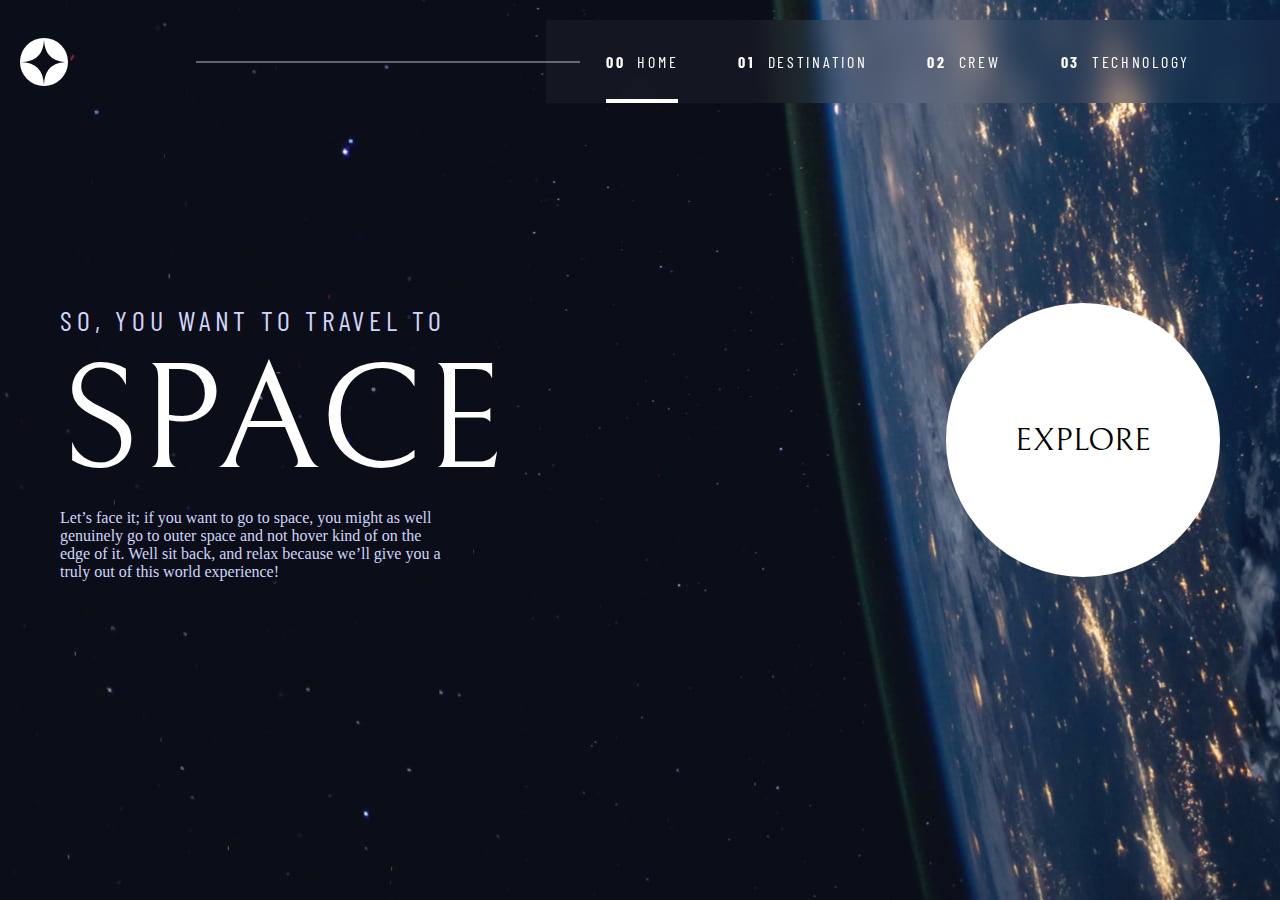
==== index.html @ 03f47275 "First commit" ====
<!DOCTYPE html>
<html lang="en">
  <head>
    <meta charset="UTF-8" />
    <meta http-equiv="X-UA-Compatible" content="IE=edge" />
    <meta name="viewport" content="width=device-width, initial-scale=1.0" />
    <title>Space Tourism</title>
    <link rel="stylesheet" href="css/style.css" />
  </head>
  <body>
    <div class="body-wrapper">
      <header>
        <img src="/assets/shared/logo.svg" alt="" />
        <nav>
          <img
            src="/assets/shared/icon-hamburger.svg"
            alt=""
            class="mob-menu"
            onclick="activeMenu()"
          />
          <ul class="header-menu">
            <li class="font-2-16 cor-p3 active">
              <a href=""><span>00</span>HOME</a>
            </li>
            <li class="font-2-16 cor-p3">
              <a href=""><span>01</span>DESTINATION</a>
            </li>
            <li class="font-2-16 cor-p3">
              <a href=""><span>02</span>CREW</a>
            </li>
            <li class="font-2-16 cor-p3">
              <a href=""><span>03</span>TECHNOLOGY</a>
            </li>
          </ul>
        </nav>
      </header>

      <main class="home">
        <div class="intro">
          <span class="font-2-28-spacing cor-p2">
            SO, YOU WANT TO TRAVEL TO
          </span>
          <h1 class="font-1-150 cor-p3">SPACE</h1>
          <p class="font-2-18 cor-p2">
            Let’s face it; if you want to go to space, you might as well
            genuinely go to outer space and not hover kind of on the edge of it.
            Well sit back, and relax because we’ll give you a truly out of this
            world experience!
          </p>
        </div>
        <a href="" class="font-1-32">EXPLORE</a>
      </main>
    </div>

    <script>
      let counter = 0;
      function activeMenu() {
        const mobMenu = document.querySelector(".header-menu");
        let hamburguer = document.querySelector(".mob-menu");

        console.log(hamburguer);

        if (counter == 0) {
          hamburguer.src = "/assets/shared/icon-close.svg";
          mobMenu.classList.toggle("show");
          counter = 1;
          return
        } else {
          hamburguer.src = "/assets/shared/icon-hamburger.svg";
          mobMenu.classList.toggle("show");
        }
        counter = 0;
      }
    </script>
  </body>
</html>
---- css/style.css ----
@import url('https://fonts.googleapis.com/css2?family=Barlow+Condensed:wght@400;700&family=Bellefair&display=swap');

@import url('./utilidades/componentes.css');
@import url('./header.css');

*,
*::after,
*::before{
  padding: 0;
  margin: 0;
  box-sizing: border-box;
}


body{
  background: url('/assets/home/background-home-desktop.jpg');
  background-size: cover;
  background-repeat: no-repeat;
  overflow-x: hidden;
  height: 100vh;
  width: 100vw;
}

.body-wrapper{
  position: relative;
}

a{
  text-decoration: none;
  color: inherit;
  display: inline-block;
}

main{
  max-width: 1200px;
  margin: 0 auto;
  padding: 20px;
  position: relative;
  bottom: -160px;
  display: flex;
  justify-content: space-between;
}

.intro p{
  max-width: 48ch;
}

.home a{
  width: 274px;
  height: 274px;
  display: grid;
  place-content: center;
  background-color: #Fff;
  border-radius: 50%;
  position: relative;
  right: 0;
  transition: box-shadow .5s;
}

.home a:hover{
  box-shadow: 0 0 0 60px hsla(0, 0%, 100%, .20);
}

@media(max-width:800px){

  body{
    background: url('/assets/home/background-home-tablet.jpg');
  }

  main{
    flex-direction: column;
    align-items: center;
    position: initial;
  }

  .intro{
    display: flex;
    flex-direction: column;
    align-items: center;
    gap: 24px;
    text-align: center;
    margin-bottom: 156px;
  }

  .intro span{
    font-size: 1.25rem;
  }

  .intro p{
    font-size: 1rem;
  }
}

@media(max-width:545px){
  body{
    background: url('/assets/home/background-home-mobile.jpg');
    background-size: cover;
    overflow-x: hidden;
  }

  .intro {
    margin-top: 0;
    margin-bottom: 80px;
  }

  .into span{
    font-size: 1rem;
  }

  .intro h1{
    font-size: 5rem;
   }

   .intro p{
    font-size: .9rem;
    line-height: 1.67;
   }

   .home a{
    width: 150px;
    height: 150px;
    font-size: 1.25rem;
   }
}
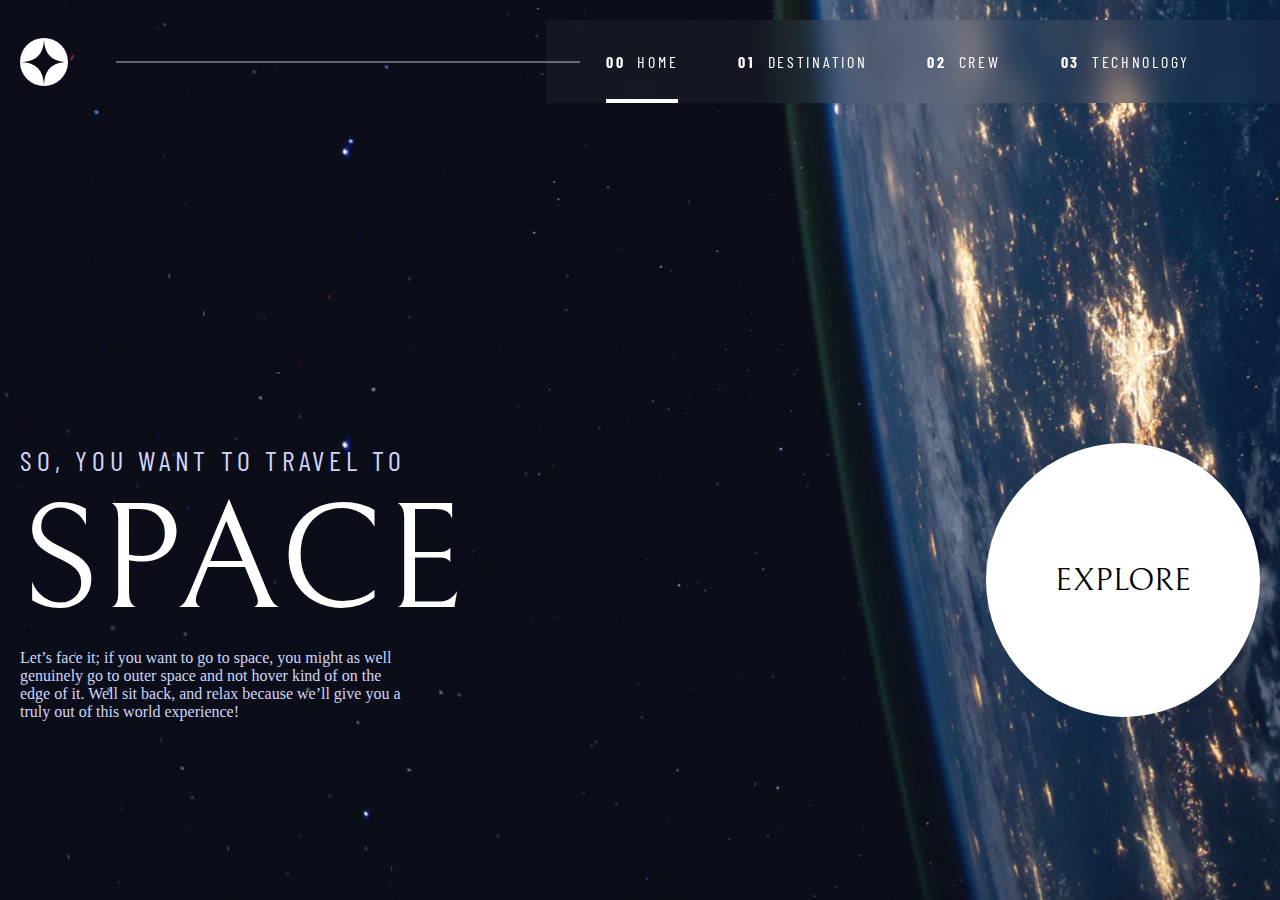
==== commit d1b473c5: "Ajustes no menu e no corpo da home" ====
--- a/index.html
+++ b/index.html
@@ -6,6 +6,8 @@
     <meta name="viewport" content="width=device-width, initial-scale=1.0" />
     <title>Space Tourism</title>
     <link rel="stylesheet" href="css/style.css" />
+    <script src="/js/header.js"></script>
+
   </head>
   <body>
     <div class="body-wrapper">
@@ -51,26 +53,5 @@
         <a href="" class="font-1-32">EXPLORE</a>
       </main>
     </div>
-
-    <script>
-      let counter = 0;
-      function activeMenu() {
-        const mobMenu = document.querySelector(".header-menu");
-        let hamburguer = document.querySelector(".mob-menu");
-
-        console.log(hamburguer);
-
-        if (counter == 0) {
-          hamburguer.src = "/assets/shared/icon-close.svg";
-          mobMenu.classList.toggle("show");
-          counter = 1;
-          return
-        } else {
-          hamburguer.src = "/assets/shared/icon-hamburger.svg";
-          mobMenu.classList.toggle("show");
-        }
-        counter = 0;
-      }
-    </script>
   </body>
 </html>
--- a/css/style.css
+++ b/css/style.css
@@ -32,11 +32,11 @@
 }
 
 main{
-  max-width: 1200px;
+  max-width: 1400px;
   margin: 0 auto;
   padding: 20px;
   position: relative;
-  bottom: -160px;
+  bottom: -300px;
   display: flex;
   justify-content: space-between;
 }
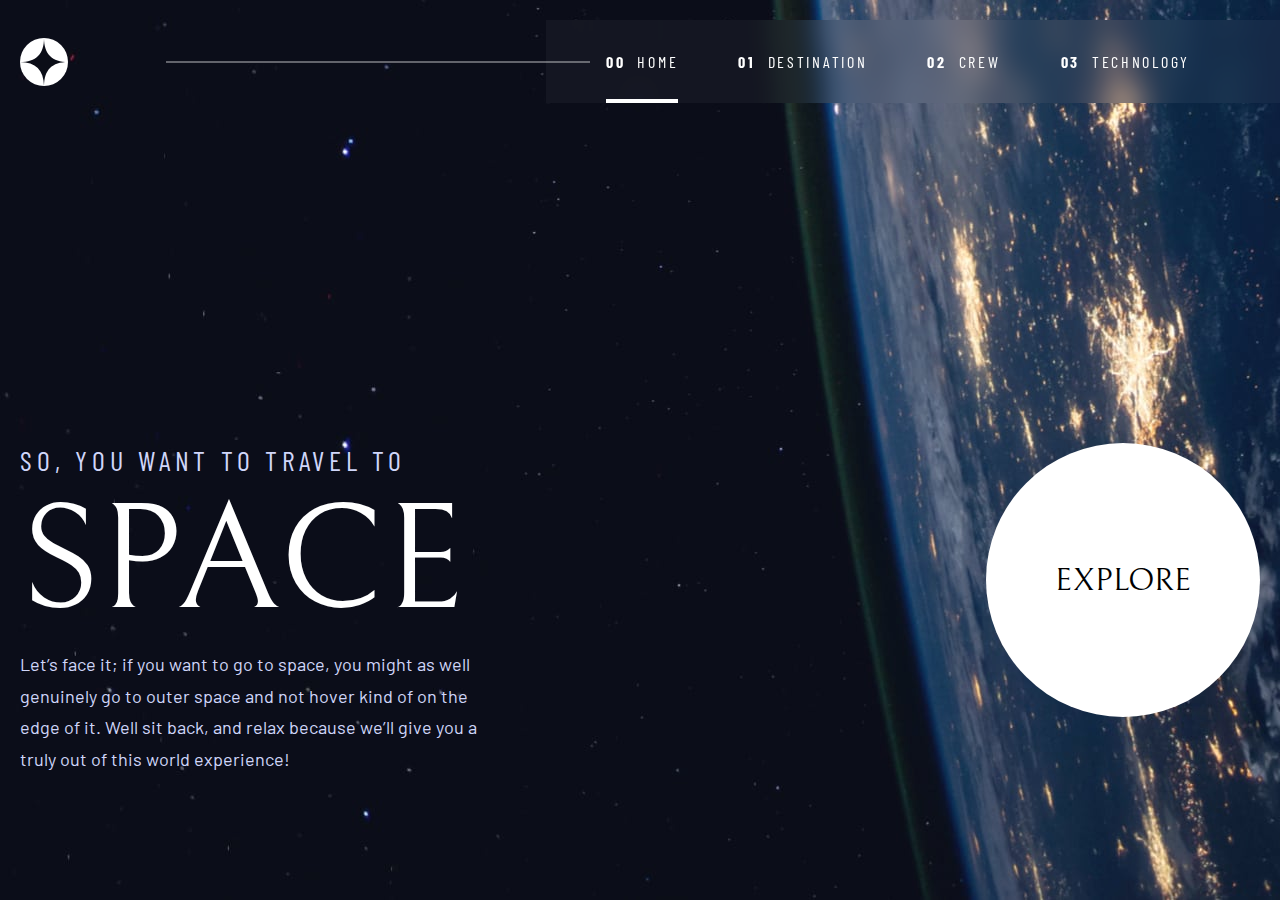
==== commit 7b491121: "Finalizado o corpo e uma parte do css da area do "destination"" ====
--- a/index.html
+++ b/index.html
@@ -9,7 +9,7 @@
     <script src="/js/header.js"></script>
 
   </head>
-  <body>
+  <body class="body-home">
     <div class="body-wrapper">
       <header>
         <img src="/assets/shared/logo.svg" alt="" />
@@ -22,16 +22,16 @@
           />
           <ul class="header-menu">
             <li class="font-2-16 cor-p3 active">
-              <a href=""><span>00</span>HOME</a>
+              <a href="/index.html"><span>00</span>HOME</a>
             </li>
             <li class="font-2-16 cor-p3">
-              <a href=""><span>01</span>DESTINATION</a>
+              <a href="/destination.html"><span>01</span>DESTINATION</a>
             </li>
             <li class="font-2-16 cor-p3">
-              <a href=""><span>02</span>CREW</a>
+              <a href="/crew.html"><span>02</span>CREW</a>
             </li>
             <li class="font-2-16 cor-p3">
-              <a href=""><span>03</span>TECHNOLOGY</a>
+              <a href="/technology.html"><span>03</span>TECHNOLOGY</a>
             </li>
           </ul>
         </nav>
@@ -39,18 +39,18 @@
 
       <main class="home">
         <div class="intro">
-          <span class="font-2-28-spacing cor-p2">
+          <span class="font-2-28 cor-p2">
             SO, YOU WANT TO TRAVEL TO
           </span>
           <h1 class="font-1-150 cor-p3">SPACE</h1>
-          <p class="font-2-18 cor-p2">
+          <p class="p-18 cor-p2">
             Let’s face it; if you want to go to space, you might as well
             genuinely go to outer space and not hover kind of on the edge of it.
             Well sit back, and relax because we’ll give you a truly out of this
             world experience!
           </p>
         </div>
-        <a href="" class="font-1-32">EXPLORE</a>
+        <a href="./destination.html" class="font-1-32">EXPLORE</a>
       </main>
     </div>
   </body>
--- a/css/style.css
+++ b/css/style.css
@@ -1,7 +1,15 @@
-@import url('https://fonts.googleapis.com/css2?family=Barlow+Condensed:wght@400;700&family=Bellefair&display=swap');
-
+@import url('https://fonts.googleapis.com/css2?family=Barlow&family=Barlow+Condensed:wght@400;700&family=Bellefair&display=swap');
+/* Utilitarios */
 @import url('./utilidades/componentes.css');
 @import url('./header.css');
+/* HOME */
+@import url('/css/home/home.css');
+/* Destination */
+@import url("/css/destination/destination.css");
+/* Crew */
+@import url('/css/crew/crew.css');
+/* Technology */
+@import url('/css/technology/technology.css');
 
 *,
 *::after,
@@ -11,18 +19,8 @@
   box-sizing: border-box;
 }
 
-
-body{
-  background: url('/assets/home/background-home-desktop.jpg');
-  background-size: cover;
-  background-repeat: no-repeat;
+html{
   overflow-x: hidden;
-  height: 100vh;
-  width: 100vw;
-}
-
-.body-wrapper{
-  position: relative;
 }
 
 a{
@@ -31,94 +29,10 @@
   display: inline-block;
 }
 
-main{
-  max-width: 1400px;
-  margin: 0 auto;
-  padding: 20px;
-  position: relative;
-  bottom: -300px;
-  display: flex;
-  justify-content: space-between;
+img{
+  max-width: 100%;
 }
 
-.intro p{
-  max-width: 48ch;
-}
-
-.home a{
-  width: 274px;
-  height: 274px;
-  display: grid;
-  place-content: center;
-  background-color: #Fff;
-  border-radius: 50%;
-  position: relative;
-  right: 0;
-  transition: box-shadow .5s;
-}
-
-.home a:hover{
-  box-shadow: 0 0 0 60px hsla(0, 0%, 100%, .20);
-}
-
-@media(max-width:800px){
-
-  body{
-    background: url('/assets/home/background-home-tablet.jpg');
-  }
-
-  main{
-    flex-direction: column;
-    align-items: center;
-    position: initial;
-  }
-
-  .intro{
-    display: flex;
-    flex-direction: column;
-    align-items: center;
-    gap: 24px;
-    text-align: center;
-    margin-bottom: 156px;
-  }
-
-  .intro span{
-    font-size: 1.25rem;
-  }
-
-  .intro p{
-    font-size: 1rem;
-  }
-}
-
-@media(max-width:545px){
-  body{
-    background: url('/assets/home/background-home-mobile.jpg');
-    background-size: cover;
-    overflow-x: hidden;
-  }
-
-  .intro {
-    margin-top: 0;
-    margin-bottom: 80px;
-  }
-
-  .into span{
-    font-size: 1rem;
-  }
-
-  .intro h1{
-    font-size: 5rem;
-   }
-
-   .intro p{
-    font-size: .9rem;
-    line-height: 1.67;
-   }
-
-   .home a{
-    width: 150px;
-    height: 150px;
-    font-size: 1.25rem;
-   }
-}
+ul{
+  list-style: none;
+}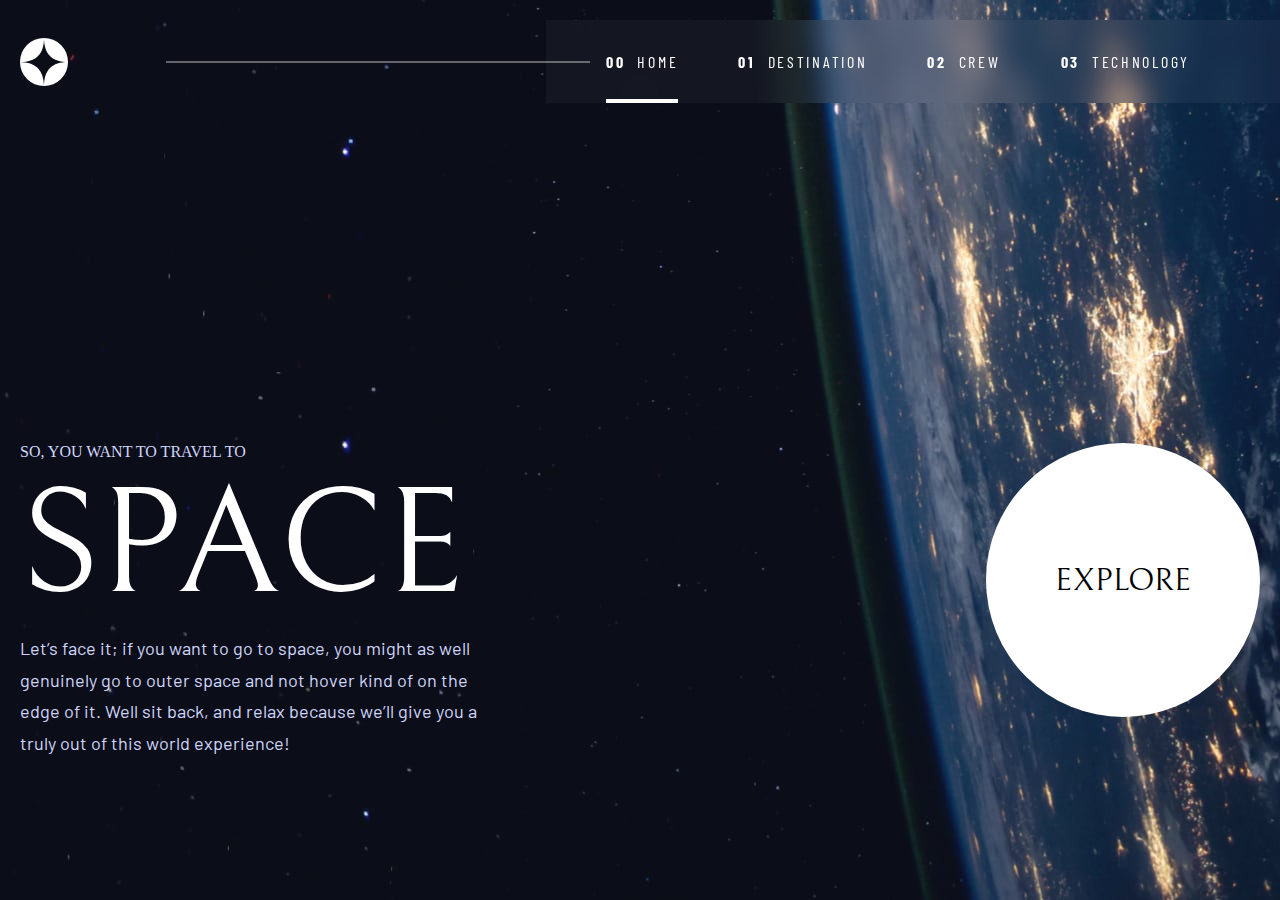
==== commit f06b001d: "Finalizado a aba de tecnologias." ====
--- a/index.html
+++ b/index.html
@@ -39,7 +39,7 @@
 
       <main class="home">
         <div class="intro">
-          <span class="font-2-28 cor-p2">
+          <span class="cor-p2">
             SO, YOU WANT TO TRAVEL TO
           </span>
           <h1 class="font-1-150 cor-p3">SPACE</h1>
--- a/css/style.css
+++ b/css/style.css
@@ -29,10 +29,13 @@
   display: inline-block;
 }
 
-img{
-  max-width: 100%;
+ul{
+  list-style: none;
 }
 
-ul{
-  list-style: none;
+
+.heading{
+  max-width: 1300px;
+  padding: 52px 0 0;
+  margin: 0 auto;
 }